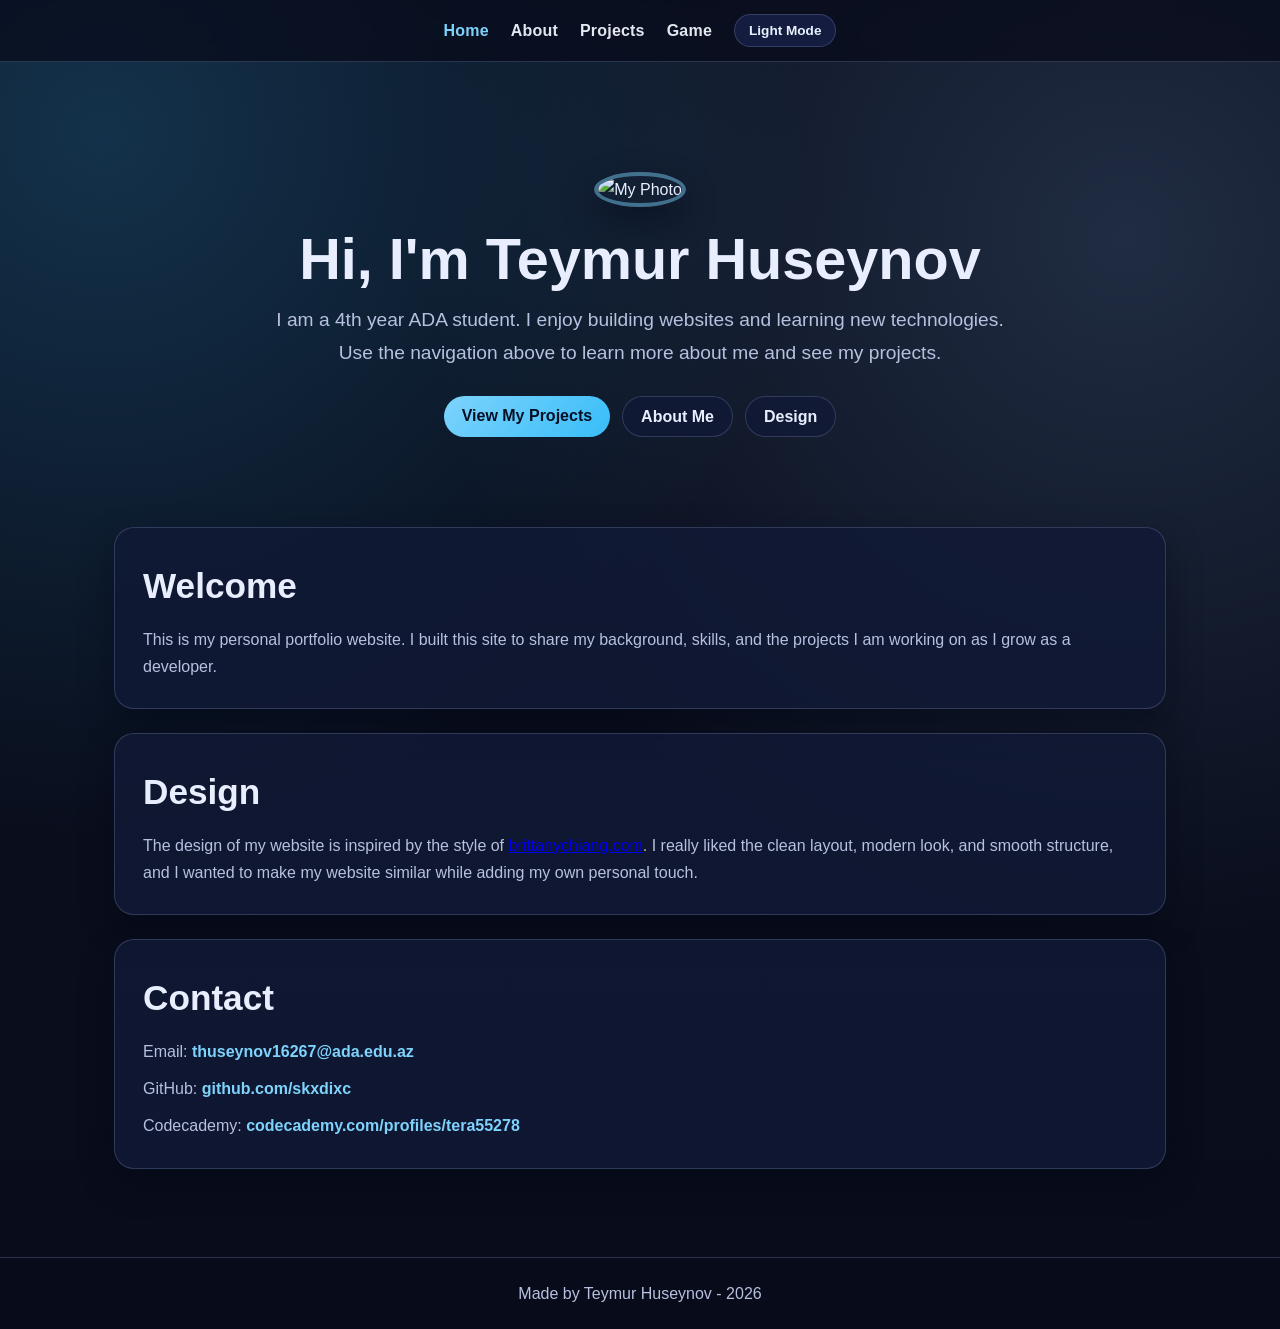
==== index.html @ 781cb7ca "Add files via upload" ====
<!DOCTYPE html>
<html lang="en">
<head>
  <meta charset="UTF-8" />
  <meta name="viewport" content="width=device-width, initial-scale=1.0" />
  <title>Teymur Huseynov | Home</title>
  <link rel="stylesheet" href="style.css" />
</head>
<body>
  <nav class="site-nav">
    <a class="active" href="index.html">Home</a>
    <a href="about.html">About</a>
    <a href="projects.html">Projects</a>
    <a href="snake.html">Game</a>
    <button id="themeToggle" class="theme-toggle" type="button">Light Mode</button>
  </nav>

  <header class="hero">
    <img src="../../.cursor/projects/c-Users-123-Desktop-my-website-new/assets/c__Users_123_AppData_Roaming_Cursor_User_workspaceStorage_d50086bd7e34ed08448c5d628838bf9a_images_WhatsApp.Root_mkcwGGKD6h-07e47d96-8d2e-4c74-91ad-92f23e7c0d04.png" alt="My Photo" />
    <h1>Hi, I'm Teymur Huseynov</h1>
    <p>
      I am a 4th year ADA student. I enjoy building websites and learning new technologies.
      Use the navigation above to learn more about me and see my projects.
    </p>
    <div class="btn-row">
      <a class="btn btn-primary" href="projects.html">View My Projects</a>
      <a class="btn btn-secondary" href="about.html">About Me</a>
      <button class="btn btn-secondary" id="inspirationBtn" type="button">Design</button>
    </div>
  </header>

  <main class="container">
    <section class="panel">
      <h2>Welcome</h2>
      <p>
        This is my personal portfolio website. I built this site to share my background,
        skills, and the projects I am working on as I grow as a developer.
      </p>
    </section>

    <section class="panel">
      <h2>Design</h2>
      <p id="inspirationSection">
        The design of my website is inspired by the style of
        <a href="https://brittanychiang.com" target="_blank" rel="noopener noreferrer">brittanychiang.com</a>.
        I really liked the clean layout, modern look, and smooth structure, and I wanted to make my website similar while adding my own personal touch.
      </p>
    </section>

    <section class="panel">
      <h2>Contact</h2>
      <div class="contact-list">
        <p>Email: <a href="mailto:thuseynov16267@ada.edu.az">thuseynov16267@ada.edu.az</a></p>
        <p>GitHub: <a href="https://github.com/skxdixc">github.com/skxdixc</a></p>
        <p>Codecademy: <a href="https://www.codecademy.com/profiles/tera55278">codecademy.com/profiles/tera55278</a></p>
      </div>
    </section>
  </main>

  <footer>
    <p>Made by Teymur Huseynov - 2026</p>
  </footer>

  <script src="script.js"></script>
</body>
</html>
---- style.css ----
:root {
  --bg: #0a0f1f;
  --bg-soft: #111936;
  --surface: rgba(17, 25, 54, 0.85);
  --surface-solid: #141d3f;
  --text: #e9eeff;
  --muted: #b7c1df;
  --border: rgba(142, 163, 214, 0.25);
  --accent: #7dd3fc;
  --accent-strong: #38bdf8;
  --nav: rgba(7, 11, 26, 0.72);
  --footer: #070b1a;
  --shadow: 0 14px 34px rgba(3, 7, 20, 0.45);
}

body.light-theme {
  --bg: #eef3ff;
  --bg-soft: #f7f9ff;
  --surface: rgba(255, 255, 255, 0.92);
  --surface-solid: #ffffff;
  --text: #17203a;
  --muted: #455070;
  --border: rgba(88, 112, 170, 0.2);
  --accent: #2563eb;
  --accent-strong: #1d4ed8;
  --nav: rgba(20, 31, 58, 0.9);
  --footer: #0f172a;
  --shadow: 0 12px 26px rgba(43, 65, 118, 0.2);
}

* {
  box-sizing: border-box;
}

html,
body {
  margin: 0;
  padding: 0;
}

body {
  font-family: "Segoe UI", Tahoma, Geneva, Verdana, sans-serif;
  color: var(--text);
  background:
    radial-gradient(circle at 8% 10%, rgba(56, 189, 248, 0.2) 0%, transparent 42%),
    radial-gradient(circle at 88% 18%, rgba(147, 197, 253, 0.16) 0%, transparent 45%),
    linear-gradient(180deg, var(--bg) 0%, #090d1b 100%);
  line-height: 1.7;
  min-height: 100vh;
}

.site-nav {
  position: sticky;
  top: 0;
  z-index: 20;
  display: flex;
  justify-content: center;
  align-items: center;
  gap: 22px;
  padding: 14px 20px;
  backdrop-filter: blur(10px);
  background: var(--nav);
  border-bottom: 1px solid var(--border);
}

.site-nav a {
  color: #e2e8f0;
  text-decoration: none;
  font-weight: 600;
  letter-spacing: 0.2px;
}

.site-nav a:hover,
.site-nav a.active {
  color: var(--accent);
}

.theme-toggle {
  border: 1px solid var(--border);
  background: var(--surface-solid);
  color: var(--text);
  border-radius: 999px;
  padding: 8px 14px;
  font-size: 0.85rem;
  font-weight: 700;
  cursor: pointer;
}

.theme-toggle:hover {
  border-color: var(--accent);
}

.hero {
  max-width: 1100px;
  margin: 0 auto;
  padding: 110px 24px 90px;
  text-align: center;
}

.hero img {
  width: 132px;
  height: 132px;
  object-fit: cover;
  border-radius: 50%;
  border: 4px solid rgba(125, 211, 252, 0.45);
  box-shadow: var(--shadow);
}

.hero h1 {
  margin: 18px 0 10px;
  font-size: clamp(2rem, 5.3vw, 3.6rem);
  line-height: 1.2;
}

.hero p {
  margin: 0 auto;
  max-width: 760px;
  color: var(--muted);
  font-size: clamp(1rem, 2.2vw, 1.2rem);
}

.btn-row {
  margin-top: 26px;
  display: flex;
  justify-content: center;
  gap: 12px;
  flex-wrap: wrap;
}

.btn {
  text-decoration: none;
  border-radius: 999px;
  padding: 10px 18px;
  border: 1px solid var(--border);
  font-family: inherit;
  font-size: 1rem;
  font-weight: 700;
  line-height: 1.2;
  cursor: pointer;
}

.btn-primary {
  background: linear-gradient(135deg, var(--accent), var(--accent-strong));
  color: #031025;
  border: none;
}

.btn-secondary {
  color: var(--text);
  background: var(--surface);
}

.container {
  max-width: 1100px;
  margin: 0 auto;
  padding: 0 24px 64px;
}

.panel {
  background: var(--surface);
  border: 1px solid var(--border);
  border-radius: 20px;
  box-shadow: var(--shadow);
  padding: 28px;
  margin-bottom: 24px;
}

h2 {
  margin: 0 0 10px;
  font-size: clamp(1.5rem, 3.2vw, 2.2rem);
}

p {
  margin: 0;
  color: var(--muted);
}

.skills-list {
  margin-top: 14px;
  display: flex;
  flex-wrap: wrap;
  gap: 10px;
}

.skills-list span {
  background: rgba(125, 211, 252, 0.12);
  border: 1px solid rgba(125, 211, 252, 0.32);
  color: #c9efff;
  border-radius: 999px;
  padding: 6px 11px;
  font-size: 0.88rem;
  font-weight: 700;
}

body.light-theme .skills-list span {
  color: #1f3a8a;
  background: rgba(37, 99, 235, 0.12);
  border-color: rgba(37, 99, 235, 0.25);
}

.projects-grid {
  display: grid;
  grid-template-columns: repeat(auto-fit, minmax(240px, 1fr));
  gap: 16px;
  margin-top: 16px;
}

.project-card {
  background: var(--surface-solid);
  border: 1px solid var(--border);
  border-radius: 16px;
  padding: 18px;
}

.project-card h3 {
  margin: 0 0 8px;
}

.project-card p {
  margin-bottom: 12px;
}

.project-card a {
  color: var(--accent);
  text-decoration: none;
  font-weight: 700;
}

.project-card a:hover {
  text-decoration: underline;
}

.image-grid {
  display: grid;
  grid-template-columns: repeat(auto-fit, minmax(220px, 1fr));
  gap: 14px;
  margin-top: 16px;
}

.image-grid img {
  width: 100%;
  border-radius: 12px;
  border: 1px solid var(--border);
  background: var(--surface-solid);
}

.placeholder-image {
  min-height: 170px;
  border-radius: 12px;
  border: 1px dashed var(--border);
  background: rgba(125, 211, 252, 0.06);
  display: grid;
  place-items: center;
  padding: 12px;
  text-align: center;
  color: var(--muted);
  font-size: 0.95rem;
}

.project-meta {
  margin-top: 12px;
  display: grid;
  gap: 6px;
}

.back-link {
  color: var(--accent);
  text-decoration: none;
  font-weight: 700;
}

.back-link:hover {
  text-decoration: underline;
}

.contact-list {
  display: grid;
  gap: 10px;
  margin-top: 8px;
}

.contact-list a {
  color: var(--accent);
  text-decoration: none;
  font-weight: 700;
}

.contact-list a:hover {
  text-decoration: underline;
}

footer {
  text-align: center;
  padding: 22px;
  background: var(--footer);
  color: #a9b5d9;
  border-top: 1px solid var(--border);
}

@media (max-width: 720px) {
  .site-nav {
    gap: 14px;
  }

  .hero {
    padding-top: 80px;
  }
}
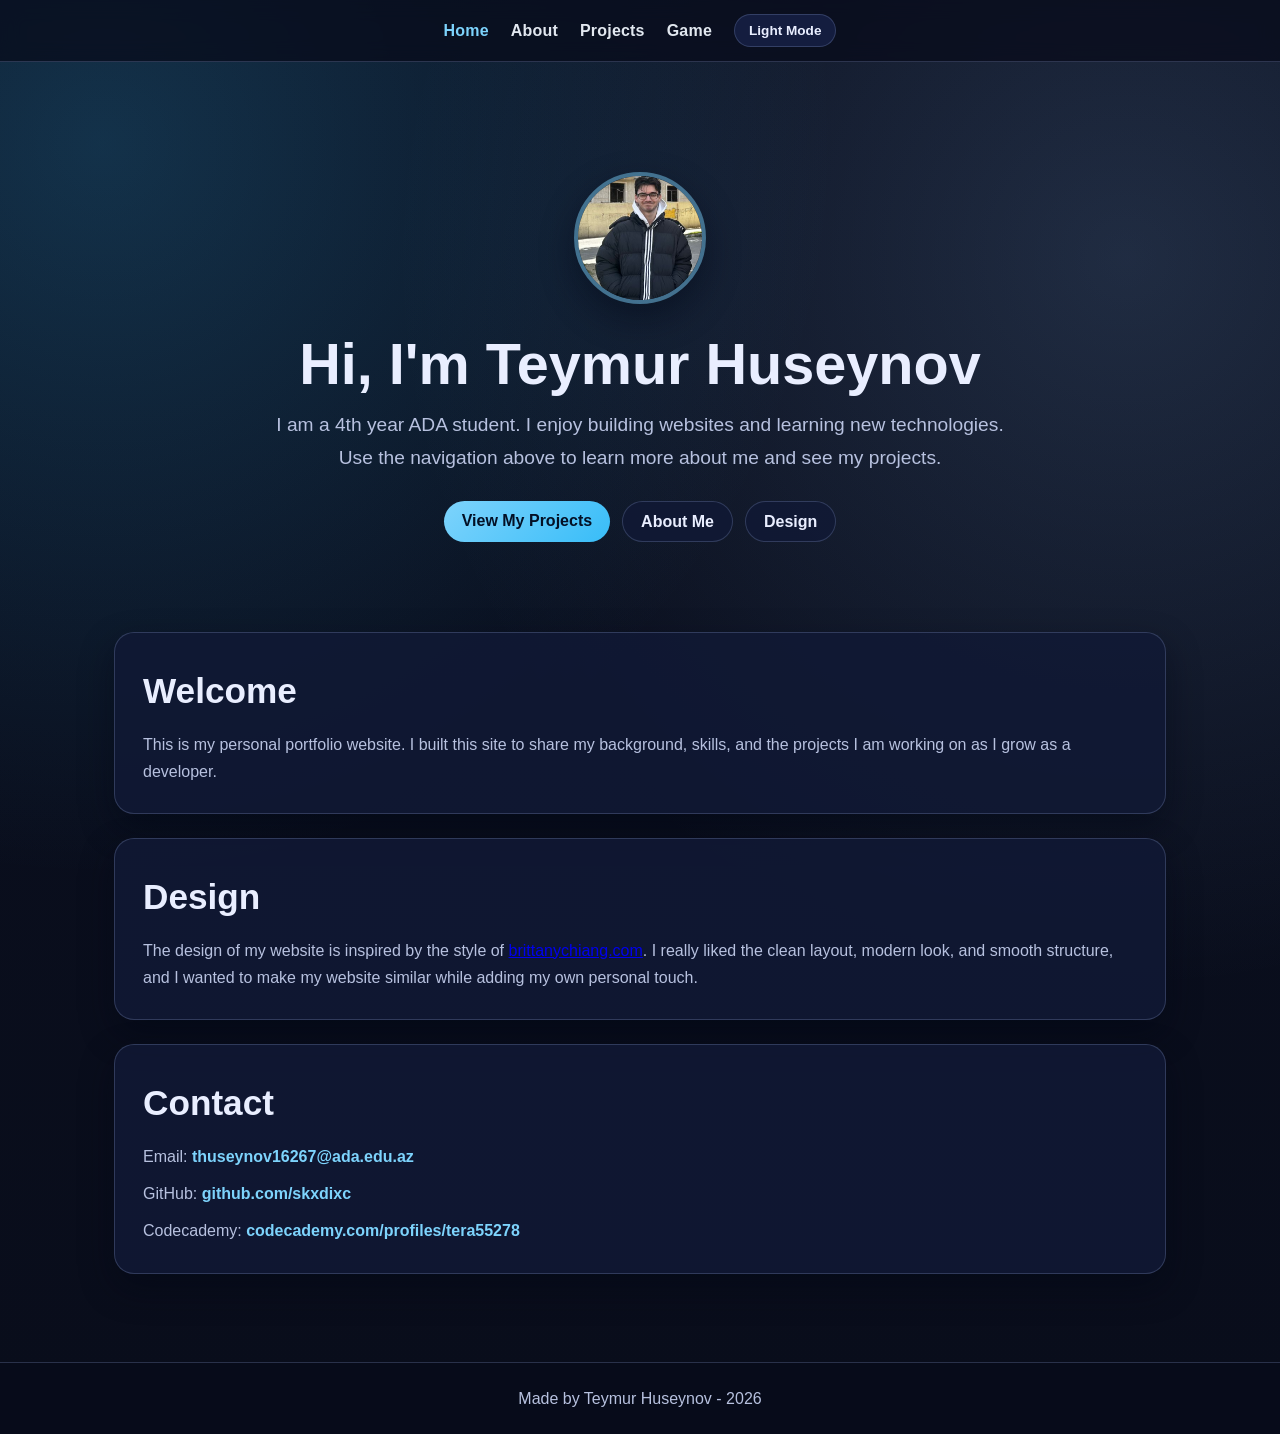
==== commit 65002a95: "Update index.html" ====
--- a/index.html
+++ b/index.html
@@ -16,7 +16,7 @@
   </nav>
 
   <header class="hero">
-    <img src="../../.cursor/projects/c-Users-123-Desktop-my-website-new/assets/c__Users_123_AppData_Roaming_Cursor_User_workspaceStorage_d50086bd7e34ed08448c5d628838bf9a_images_WhatsApp.Root_mkcwGGKD6h-07e47d96-8d2e-4c74-91ad-92f23e7c0d04.png" alt="My Photo" />
+    <img src="pictures/myphoto.png" alt="My Photo" />
     <h1>Hi, I'm Teymur Huseynov</h1>
     <p>
       I am a 4th year ADA student. I enjoy building websites and learning new technologies.
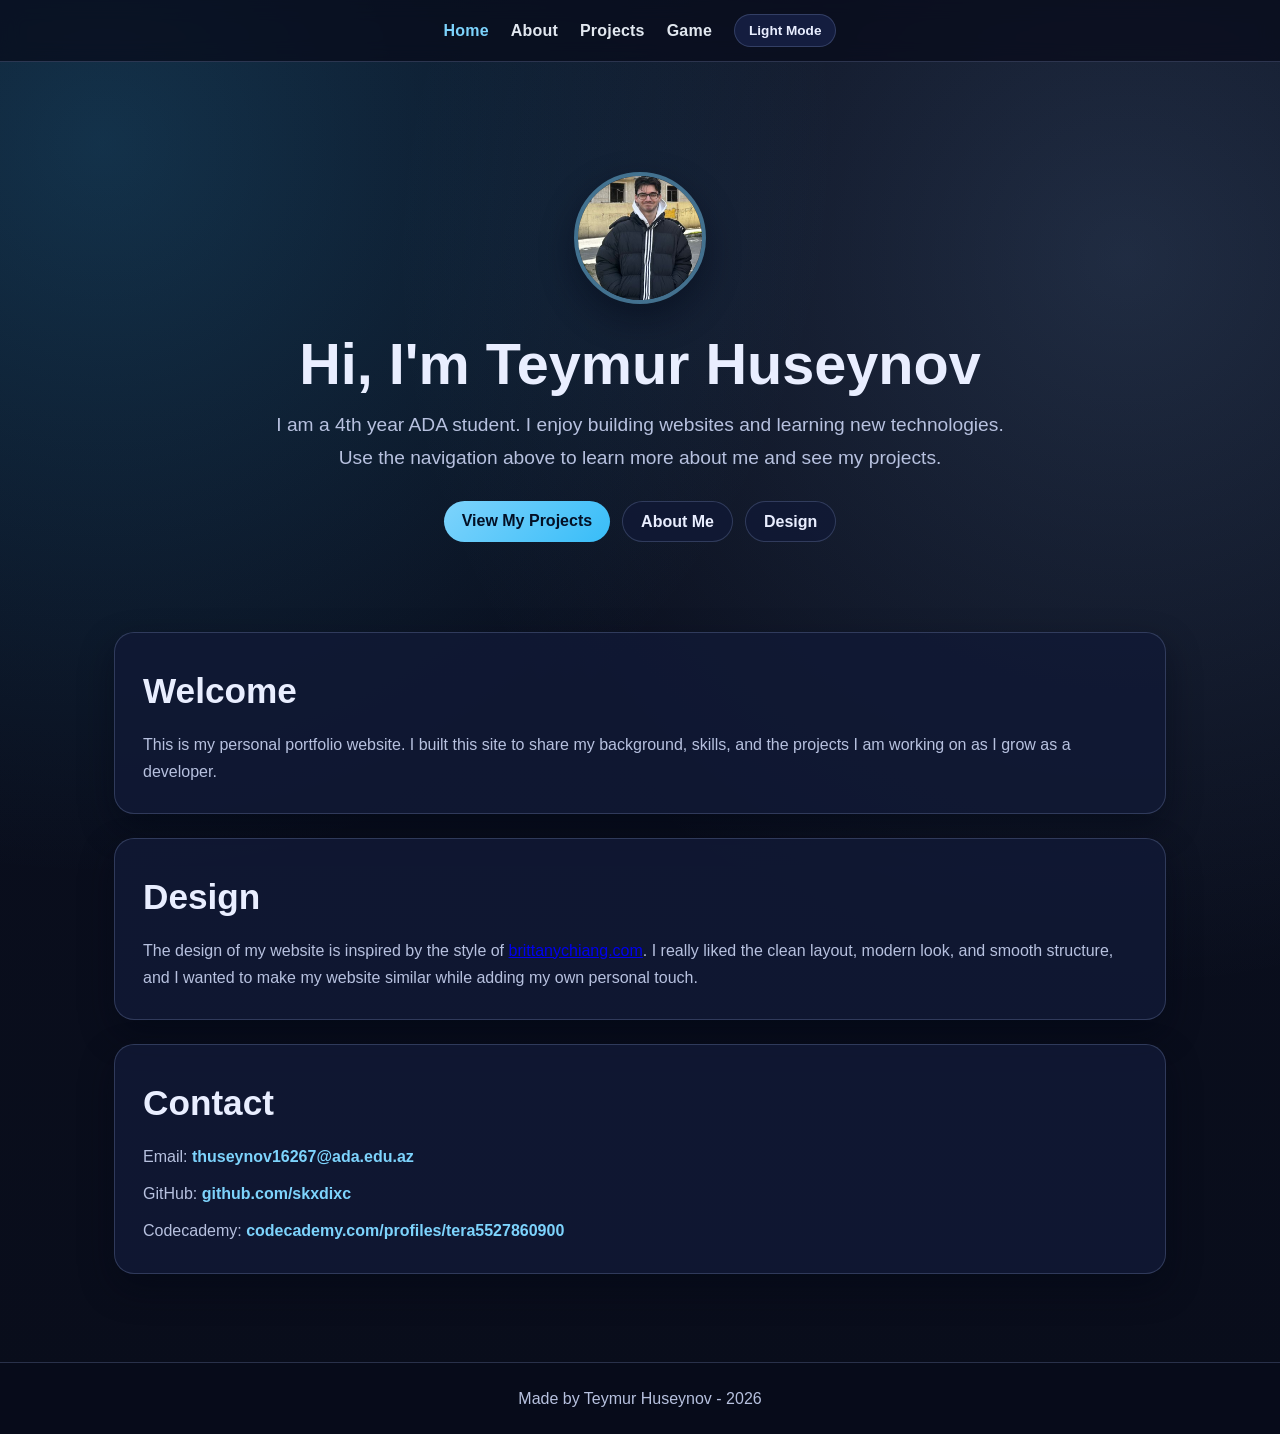
==== commit 35f6ad5a: "Update index.html" ====
--- a/index.html
+++ b/index.html
@@ -52,7 +52,7 @@
       <div class="contact-list">
         <p>Email: <a href="mailto:thuseynov16267@ada.edu.az">thuseynov16267@ada.edu.az</a></p>
         <p>GitHub: <a href="https://github.com/skxdixc">github.com/skxdixc</a></p>
-        <p>Codecademy: <a href="https://www.codecademy.com/profiles/tera55278">codecademy.com/profiles/tera55278</a></p>
+        <p>Codecademy: <a href="https://www.codecademy.com/profiles/tera5527860900">codecademy.com/profiles/tera5527860900</a></p>
       </div>
     </section>
   </main>
